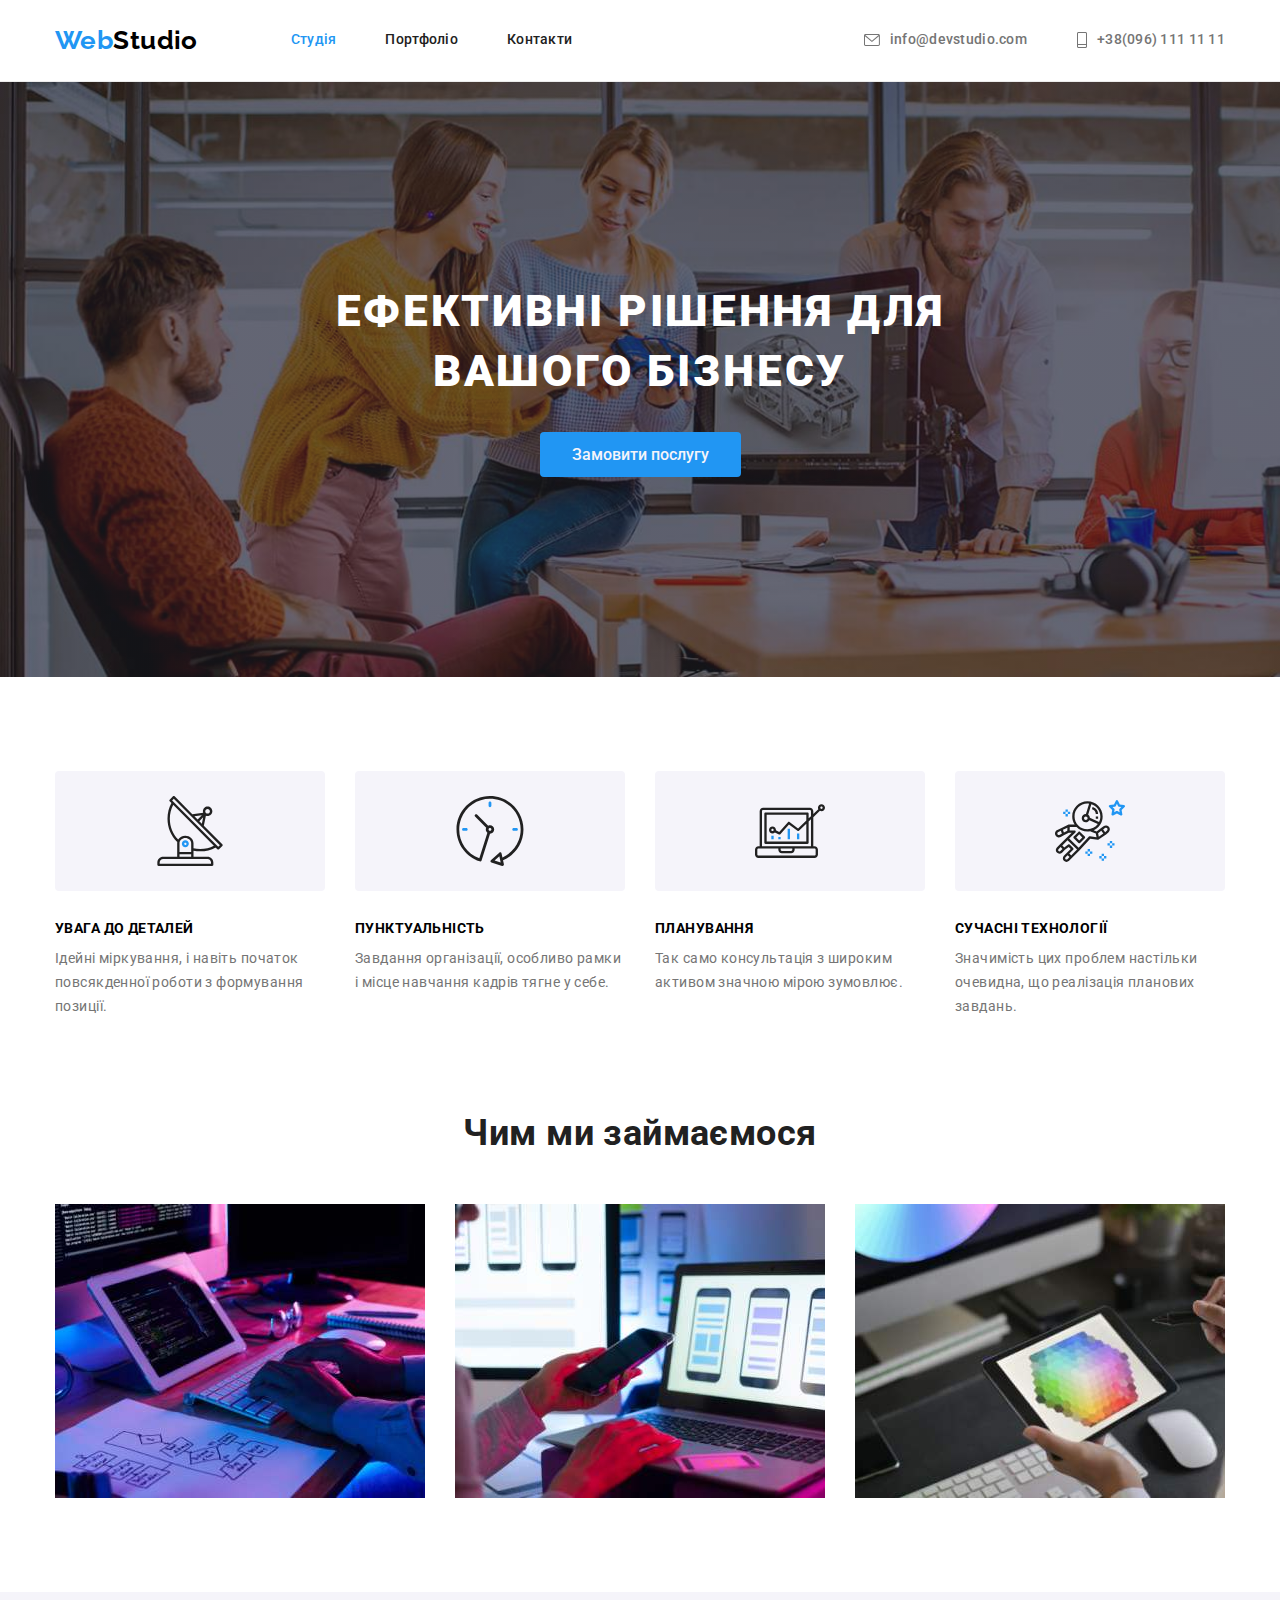
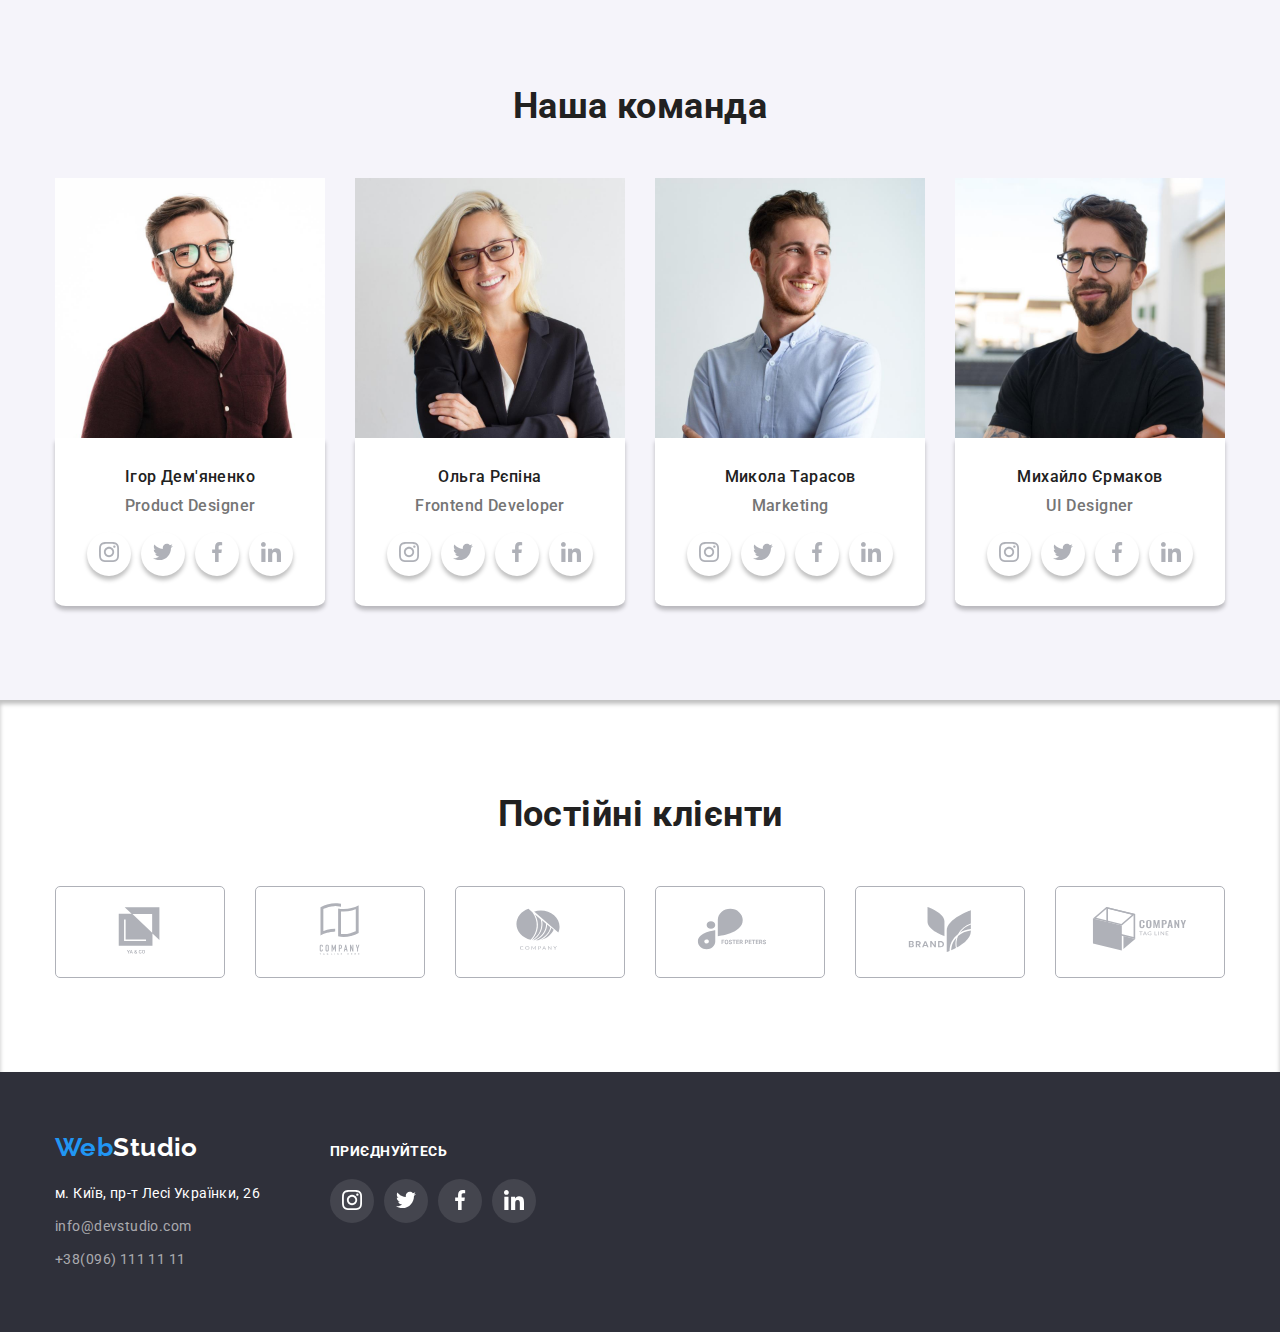
==== index.html @ 6b9dde9d "icons" ====
<!DOCTYPE html>
<html lang="uk">
  <head>
    <meta charset="UTF-8" />
    <meta http-equiv="X-UA-Compatible" content="IE=edge" />
    <meta name="viewport" content="width=device-width, initial-scale=1.0" />
    <title>Document</title>
    <link rel="preconnect" href="https://fonts.googleapis.com" />
    <link rel="preconnect" href="https://fonts.gstatic.com" crossorigin />
    <link
      href="https://fonts.googleapis.com/css2?family=Raleway:wght@700&family=Roboto:ital,wght@0,400;0,500;0,700;0,900;1,400&display=swap"
      rel="stylesheet"
    />
    <link
      rel="stylesheet"
      href="https://cdnjs.cloudflare.com/ajax/libs/modern-normalize/1.1.0/modern-normalize.min.css"
    />
    <link rel="stylesheet" href="./css/styles.css" />
  </head>

  <body>
    <header class="page-header">
         <div class="container main-nav">
        <a href="" class="logo"><span class="accent">Web</span>Studio</a>
        <nav>
          <ul class="site-nav list">
            <li class="site-item"><a href="#" class="link current">Студія</a></li>
            <li class="site-item"><a href="./portfolio.html" class="link">Портфоліо</a></li>
            <li class="site-item"><a href="#" class="link">Контакти</a></li>
          </ul>
        </nav>
        <ul class="contact-nav list">
          <li class="contact-item">
            <a class="cont-link current" href="mailto:info@devstudio.com" aria-label="mail">
              <svg class="header-icon" width="16" height="12">
                <use href="./images/images.svg#icon-envelope"></use>
              </svg>
              <span>info@devstudio.com </span> 
            </a>
          </li>
          <li class="contact-item">
            <a class="cont-link" href="tel:+380961111111">
              <svg class="header-icon" width="10" height="16">
                    <use class="header-icon" href="./images/images.svg#icon-Vector"></use>
                  </svg>
              
              <span>+38(096) 111 11 11</span>
          </a>
          </li>
        </ul>
      </div>
    </header>
    <main>
      <!-- Герой -->
      
        <section class="hero">
          <div class="container container-hero">
          <h1 class="hero-title">
            ЕФЕКТИВНІ РІШЕННЯ ДЛЯ <br />
            ВАШОГО БІЗНЕСУ
          </h1>
          <button type="button" class="button primary">Замовити послугу</button>
        </section>
      </div>
      <!-- Переваги -->
      <section class="section">
        <div class="container">
        <h2 class="section-title visually-hidden">Переваги</h2>
        <ul class="feature-list list">
          <li class="feature-item">
            <div class="feature-img" >
              <svg class="feature-icon" width="70" height="70">
                    <use href="./images/images.svg#icon-antenna"></use>
                  </svg>
            </div>
            <h3 class="title">УВАГА ДО ДЕТАЛЕЙ</h3>
            <p class="text">
              Ідейні міркування, і навіть початок повсякденної роботи з
              формування позиції.
            </p>
          </li>
          <li class="feature-item">
            <div class="feature-img" >
              <svg class="feature-icon" width="70" height="70">
                    <use href="./images/images.svg#icon-clock-1"></use>
                  </svg>
            </div>
            <h3 class="title">ПУНКТУАЛЬНІСТЬ</h3>
            <p class="text">
              Завдання організації, особливо рамки і місце навчання кадрів тягне
              у себе.
            </p>
          </li>
          <li class="feature-item">
            <div class="feature-img" >
              <svg class="feature-icon" width="70" height="70">
                    <use href="./images/images.svg#icon-diagram"></use>
                  </svg>
            </div>
            <h3 class="title">ПЛАНУВАННЯ</h3>
            <p class="text">
              Так само консультація з широким активом значною мірою зумовлює.
            </p>
          </li>
          <li class="feature-item">
            <div class="feature-img" >
              <svg class="feature-icon" width="70" height="70">
                    <use href="./images/images.svg#icon-astronaut"></use>
                  </svg>
            </div>
            <h3 class="title">СУЧАСНІ ТЕХНОЛОГІЇ</h3>
            <p class="text">
              Значимість цих проблем настільки очевидна, що реалізація планових
              завдань.
            </p>
          </li>
        </ul>
        </div>
        </section>

      <!-- Work -->
      <section class="section-work">
        <div class="container">
        <h2 class="section-title">Чим ми займаємося</h2>
        <ul class="work-list list">
          <li class="work-item">
            <img
              src="images/img1.jpg"
              alt="Набір тексту на клавіатурі"
              width="370"
              height="294"
            />
          </li>
          <li class="work-item">
            <img
              src="images/img2.jpg"
              alt="Набір тексту на телефоні"
              width="370"
              height="294"
            />
          </li>
          <li class="work-item">
            <img
              src="images/box3.jpg"
              alt="Набір тексту на планшеті"
              width="370"
              height="294"
            />
          </li>
        </ul>
        </div>
      </section>
      <section class="section section-team">
        <div class="container">
        <h2 class="section-title list">Наша команда</h2>
        <ul class="team-list list">
          <li class="team-item">
            <img class="img-team"
              src="images/team1.jpg"
              alt="Перший член команди"
              width="270"
              height="260"
            />
            <div class="team-section">
            <h3 class="team-title">Ігор Дем'яненко</h3>
            <p class="team-text">Product Designer</p>
            <ul class="team-icon">
              <li class="team-img">
                 <a class="icon-team" href="https://www.instagram.com/" aria-label="Instagram">
                  <svg class="icon-team" width="20" height="20">
                    <use href="./images/images.svg#icon-instagram2"></use>
                    </svg>
                </a>
              </li>
              <li class="team-img">
                <a class="icon-team" href="https://twitter.com/?lang=uk" aria-label="Twitter">
                  <svg class="icon-team" width="20" height="20">
                    <use href="./images/images.svg#icon-twitter1"></use>
                  </svg>
                </a>
              </li>
              <li class="team-img">
                <a class="icon-team" href="https://www.facebook.com/" aria-label="Twitter">
                  <svg class="icon-team" width="20" height="20">
                    <use href="./images/images.svg#icon-facebook1"></use>
                  </svg>
                </a>
              </li>
              <li class="team-img">
                <a class="icon-team" href="https://www.linkedin.com/" aria-label="Twitter">
                  <svg class="join-icon" width="20" height="20">
                    <use href="./images/images.svg#icon-linkedin1"></use>
                  </svg>
                </a>
              </li>
            </ul>
            </div>
          </li>
          <li class="team-item">
            <img class="img-team"
              src="images/team2.jpg"
              alt="Другий член команди"
              width="270"
              height="260"
            />
            <div class="team-section">
            <h3 class="team-title">Ольга Рєпіна</h3>
            <p class="team-text">Frontend Developer</p>
            <ul class="team-icon">
              <li class="team-img">
                 <a class="icon-team" href="https://www.instagram.com/" aria-label="Instagram">
                  <svg class="icon-team" width="20" height="20">
                    <use href="./images/images.svg#icon-instagram2"></use>
                    </svg>
                </a>
              </li>
              <li class="team-img">
                <a class="icon-team" href="https://twitter.com/?lang=uk" aria-label="Twitter">
                  <svg class="icon-team" width="20" height="20">
                    <use href="./images/images.svg#icon-twitter1"></use>
                  </svg>
                </a>
              </li>
              <li class="team-img">
                <a class="icon-team" href="https://www.facebook.com/" aria-label="Twitter">
                  <svg class="icon-team" width="20" height="20">
                    <use href="./images/images.svg#icon-facebook1"></use>
                  </svg>
                </a>
              </li>
              <li class="team-img">
                <a class="icon-team" href="https://www.linkedin.com/" aria-label="Twitter">
                  <svg class="join-icon" width="20" height="20">
                    <use href="./images/images.svg#icon-linkedin1"></use>
                  </svg>
                </a>
              </li>
            </ul>
            </div>
          </li>
          <li class="team-item">
            <img class="img-team"
              src="images/team3.jpg"
              alt="Третій член команди"
              width="270"
              height="260"
            />
            <div class="team-section">
             <h3 class="team-title">Микола Тарасов</h3>
            <p class="team-text">Marketing</p>
            <ul class="team-icon">
              <li class="team-img">
                 <a class="icon-team" href="https://www.instagram.com/" aria-label="Instagram">
                  <svg class="icon-team" width="20" height="20">
                    <use href="./images/images.svg#icon-instagram2"></use>
                    </svg>
                </a>
              </li>
              <li class="team-img">
                <a class="icon-team" href="https://twitter.com/?lang=uk" aria-label="Twitter">
                  <svg class="icon-team" width="20" height="20">
                    <use href="./images/images.svg#icon-twitter1"></use>
                  </svg>
                </a>
              </li>
              <li class="team-img">
                <a class="icon-team" href="https://www.facebook.com/" aria-label="Twitter">
                  <svg class="icon-team" width="20" height="20">
                    <use href="./images/images.svg#icon-facebook1"></use>
                  </svg>
                </a>
              </li>
              <li class="team-img">
                <a class="icon-team" href="https://www.linkedin.com/" aria-label="Twitter">
                  <svg class="join-icon" width="20" height="20">
                    <use href="./images/images.svg#icon-linkedin1"></use>
                  </svg>
                </a>
              </li>
            </ul>
            </div>
          </li>
          <li class="team-item">
            <img class="img-team"
              src="images/team4.jpg"
              alt="Четвертий член команди"
              width="270"
              height="260"
            />
            <div class="team-section">
              <h3 class="team-title">Михайло Єрмаков</h3>
            <p class="team-text">UI Designer</p>
            <ul class="team-icon">
              <li class="team-img">
                 <a class="icon-team" href="https://www.instagram.com/" aria-label="Instagram">
                  <svg class="icon-team" width="20" height="20">
                    <use href="./images/images.svg#icon-instagram2"></use>
                    </svg>
                </a>
              </li>
              <li class="team-img">
                <a class="icon-team" href="https://twitter.com/?lang=uk" aria-label="Twitter">
                  <svg class="icon-team" width="20" height="20">
                    <use href="./images/images.svg#icon-twitter1"></use>
                  </svg>
                </a>
              </li>
              <li class="team-img">
                <a class="icon-team" href="https://www.facebook.com/" aria-label="Twitter">
                  <svg class="icon-team" width="20" height="20">
                    <use href="./images/images.svg#icon-facebook1"></use>
                  </svg>
                </a>
              </li>
              <li class="team-img">
                <a class="icon-team" href="https://www.linkedin.com/" aria-label="Twitter">
                  <svg class="join-icon" width="20" height="20">
                    <use href="./images/images.svg#icon-linkedin1"></use>
                  </svg>
                </a>
              </li>
            </ul>
            </div>
          </li>
        </ul>
        </div>
      </section>
      <section class="section section-client">
        <div class="container">
          <h2 class="section-title">Постійні клієнти</h2>
          <ul class="client-list">
            <li class="client-item">
              <div>
                <svg class="join-icon" width="106" height="60">
                    <use href="./images/images.svg#icon-Logo"></use>
                  </svg>
              </div>
            </li>
            <li class="client-item">
              <div>
                <svg class="join-icon" width="106" height="60">
                    <use href="./images/images.svg#icon-Logo1"></use>
                  </svg>
              </div>
            </li>
            <li class="client-item">
              <div>
                <svg class="join-icon" width="106" height="60">
                    <use href="./images/images.svg#icon-Logo3"></use>
                  </svg>
              </div>
            </li>
            <li class="client-item"> 
              <div>
                <svg class="join-icon" width="106" height="60">
                    <use href="./images/images.svg#icon-Logo4"></use>
                  </svg>
              </div>
            </li>
            <li class="client-item">
              <div>
                <svg class="join-icon" width="106" height="60">
                    <use href="./images/images.svg#icon-Logo5"></use>
                  </svg>
              </div>
            </li>
            <li class="client-item">
              <div>
                <svg class="join-icon" width="106" height="60">
                    <use href="./images/images.svg#icon-Logo6"></use>
                  </svg>
              </div>
            </li>
          </ul>
        </div>

      </section>
    </main>

   <footer class="footer">
      <div class="container container-footer">
        <div class="footer-position">
          <a href="" class="logo-footer"
        ><span class="accent-footer">Web</span>Studio</a>
      <address>
        <ul class="address list">
          <li class="address-item">
            <a
              href="https://goo.gl/maps/UXHaqJRbuejxWk5PA"
              target="_blank"
              rel="noopener noreferrer"
              class="address-map"
              >м. Київ, пр-т Лесі Українки, 26
            </a>
          </li>
          <li class="address-item">
            <a href="mailto:info@devstudio.com" class="address-cont"
              >info@devstudio.com</a
            >
          </li>
          <li class="6">
            <a href="tel:+380961111111" class="address-cont"
              >+38(096) 111 11 11</a
            >
          </li>
          </div>
              <div class="join">
              <h2 class="join-title">ПРИЄДНУЙТЕСЬ</h2>
             <ul class="join-list">
              <li class="join-box"> 
                <a class="join-icon" href="https://www.instagram.com/" aria-label="Instagram">
                  <svg class="join-item" width="20" height="20">
                    <use href="./images/images.svg#icon-instagram2"></use>
                    </svg>
                </a>
              </li>
              <li class="join-box">
                <a href="https://twitter.com/?lang=uk" aria-label="Twitter">
                  <svg class="join-icon" width="20" height="20">
                    <use href="./images/images.svg#icon-twitter1"></use>
                  </svg>
                </a>
              </li>
              <li class="join-box">
                <a href="https://www.facebook.com/" aria-label="Twitter">
                  <svg class="join-icon" width="20" height="20">
                    <use href="./images/images.svg#icon-facebook1"></use>
                  </svg>
                </a>
              </li>
              <li class="join-box">
                <a href="https://www.linkedin.com/" aria-label="Twitter">
                  <svg class="join-icon" width="20" height="20">
                    <use href="./images/images.svg#icon-linkedin1"></use>
                  </svg>
                </a>
              </li>
             </ul>
          </div>
        </ul>
        </div>
      </address>
    </footer>
  </body>
</html>
  </body>
</html>
---- css/styles.css ----
:root {
  --primary-text-color: #ffffff;
  --title-text-color: #212121;
  --accent-color: #2196f3;
  --black-color: #000000;
  --secondary-text-color: #757575;
  --grey-color: rgba(255, 255, 255, 0.6);
  --background-color: #f5f4fa;
  --footer-color: #2f303a;
  --border-color: #ececec;
  --second-border-color: #eeeeee;
  --background-second-color: rgba(255, 255, 255, 0.1);
  --sec-border-color: #afb1b8;
  --hero-background-color: rgba(47, 48, 58, 0.4);
}

/* Колір основного тексту #212121 */
/* Вторинний колір #757575*/
/* Чорний #000000 */
/* Акцент 1 #2196F3 */
/* Білий #FFFFFF */
/* Колір фону #FFFFFF */
/* Вторинний колір фону #F5F5F5 */
/* Третій колір фону #F5F4FA */
/* Сірий колір rgba(255, 255, 255, 0.6) */

body {
  color: #212121;
  background-color: var(--primary-text-color);
  font-family: Roboto, sans-serif;
  font-size: 14px;
  letter-spacing: 0.03em;
}
/* Обнулення */
ul {
  list-style: none;
  padding: 0px;
  margin: 0px;
}

a {
  text-decoration: none;
  color: inherit;
}

h1,
h2,
h3,
h4 {
  margin: 0px;
}

p {
  margin: 0px;
}

address {
  font-style: normal;
}

button {
  font-family: inherit;
  padding: 0px;
  margin: 0px;
  border: none;
}

img {
  display: block;
  max-width: 100%;
  height: auto;
}

.visually-hidden {
  position: absolute;
  white-space: nowrap;
  width: 1px;
  height: 1px;
  overflow: hidden;
  border: 0;
  padding: 0;
  clip: rect(0 0 0 0);
  clip-path: inset(50%);
  margin: -1px;
}
/* Header */
.page-header {
  border-bottom: 1px solid var(--border-color);
}

.main-nav {
  display: flex;
  align-items: center;
}

/* Logo */
.logo {
  padding-top: 25px;
  padding-bottom: 25px;
  margin-right: 93px;
  font-family: Raleway;
  color: var(--black-color);
  font-family: Raleway;
  font-size: 26px;
  font-weight: 700;
  line-height: 1.19;
  text-decoration: none;
}
.logo .accent {
  font-family: Raleway;
  color: var(--accent-color);
  font-family: Raleway;
  font-size: 26px;
  font-weight: 700;
  line-height: 1.19;
}
.logo:hover {
  color: var(--accent-color);
}

.container {
  max-width: 1200px;
  padding: 0 15px;
  margin-left: auto;
  margin-right: auto;
}

.section {
  padding-top: 94px;
  padding-bottom: 94px;
}

.section-work {
  padding-bottom: 94px;
}

/* Site,contact-nav */
.site-nav {
  display: flex;
}

.site-nav .site-item:not(:last-child) {
  margin-right: 49px;
}

.site-nav .link {
  display: block;
  padding-top: 32px;
  padding-bottom: 32px;

  color: var(--title-text-color);
  font-weight: 500;
  line-height: 1.14;
  letter-spacing: 0.02em;
  text-decoration: none;
}

.site-nav .link.current {
  color: var(--accent-color);
  text-decoration: none;
}

.site-nav .link:hover,
.site-nav .link:focus {
  color: var(--accent-color);
}

.contact-nav {
  display: flex;
  margin-left: auto;
  align-items: center;
}

.contact-nav .contact-item:not(:last-child) {
  margin-right: 50px;
}

.contact-nav .cont-link {
  display: flex;
  padding-top: 32px;
  padding-bottom: 32px;

  color: var(--secondary-text-color);
  font-weight: 500;
  line-height: 1.14;
  letter-spacing: 0.02em;
  text-decoration: none;
}

.header-icon {
  fill: currentColor;
  margin-right: 10px;
  margin-top: auto;
  margin-bottom: auto;
}
.contact-nav .cont-link:hover,
.contact-nav .cont-link:focus {
  color: var(--accent-color);
}

/* Hero */

.hero {
  padding-top: 200px;
  padding-bottom: 200px;
  text-align: center;
  background-image: -webkit-linear-gradient(
      rgba(47, 48, 58, 0.4),
      rgba(47, 48, 58, 0.4)
    ),
    url("..//images/hero.jpg");
  background-repeat: no-repeat;
  background-size: cover;
}

.hero-title {
  color: var(--primary-text-color);
  font-weight: 900;
  font-size: 44px;
  line-height: 1.36;
  letter-spacing: 0.06em;
  margin-bottom: 30px;
}

.section-title {
  color: var(--title-text-color);
  font-weight: 700;
  font-size: 36px;
  line-height: 1.16;
  text-align: center;
  margin-bottom: 50px;
}

/* Features */

.feature-list {
  display: flex;
  flex-wrap: wrap;
  gap: 30px;
}
.feature-item {
  flex-basis: calc((100% - 90px) / 4);
}

.feature-item:nth-child(4) {
  margin-right: 0px;
}

.feature-list .title {
  color: var(--black-color);
  font-size: 14px;
  font-weight: 700;
  line-height: 1.14;
  margin-bottom: 10px;
}
.text {
  color: var(--secondary-text-color);
  font-weight: 400;
  font-size: 14px;
  line-height: 1.7;
}

.feature-img {
  display: flex;
  justify-content: center;
  align-items: center;
  width: 270px;
  height: 120px;
  border-radius: 50%;
  background-color: var(--background-color);
  border-radius: 4px;
  margin-bottom: 30px;
}
/* Work */

.work-list {
  display: flex;
  flex-wrap: wrap;
  gap: 30px;
}

.work-item {
  flex-basis: calc((100% - 60px) / 3);
}

/* .work-item:nth-child(3) {
  margin-right: 0;
} */

/* Our team */

.section-team {
  background-color: var(--background-color);
}

.team-list {
  display: flex;
  flex-wrap: wrap;
  gap: 30px;
}

.team-item {
  flex-basis: calc((100% - 90px) / 4);
  background-color: 0px 4px 4px hex;
}

/* .team-item:nth-child(4) {
  margin-right: 0;
} */

.team-section {
  padding-top: 30px;
  padding-bottom: 30px;
  background-color: #ffffff;
  border-bottom-left-radius: 4%;
  border-bottom-right-radius: 4%;
  box-shadow: 0px 4px 4px rgba(0, 0, 0, 0.25);
}

.team-title {
  color: var(--title-text-color);
  font-weight: 500;
  font-size: 16px;
  line-height: 1.18;
  text-align: center;
  margin-bottom: 10px;
}

.team-text {
  color: var(--secondary-text-color);
  font-weight: 500;
  font-size: 16px;
  line-height: 1.18;
  text-align: center;
  margin-bottom: 16px;
}

/* Button */

.button {
  color: var(--title-text-color);
  background-color: var(--background-color);
  cursor: pointer;
  font-weight: 500;
  font-size: 16px;
  line-height: 1.6;
  text-align: center;
  border-radius: 4px;
  padding-top: 6px;
  padding-bottom: 6px;
  padding-right: 22px;
  padding-left: 22px;
}

.button-type {
  display: flex;
  justify-content: center;
  margin-bottom: 50px;
}

.btn-item {
  margin-right: 8px;
}

.btn-item:nth-child(5) {
  margin-right: 0;
}

.button-type .button.current {
  color: var(--primary-text-color);
  background-color: var(--accent-color);
}

.button-type .button:hover,
.button-type .button:focus {
  color: var(--background-color);
  background-color: var(--accent-color);
}

.button.primary {
  color: var(--background-color);
  background-color: var(--accent-color);
  padding: 10px 32px;
  border-radius: 4px;
}

/* Portfolio */
.portfolio-list {
  display: flex;
  flex-wrap: wrap;
}

.portfolio-item {
  width: 370px;
  margin-right: 30px;
  margin-bottom: 30px;
}

.portfolio-item:hover {
  box-shadow: 0px 4px 4px rgba(0, 0, 0, 0.25);
}

.potr-border {
  padding-top: 20px;
  padding-right: 24px;
  padding-bottom: 20px;
  padding-left: 24px;
  border: 1px solid var(--second-border-color);
}

.portfolio-item:nth-child(3n) {
  margin-right: 0;
}

.portfolio-item:nth-last-child(-n + 3) {
  margin-bottom: 0;
}

.title-port {
  color: var(--title-text-color);
  font-weight: 700;
  font-size: 18px;
  line-height: 2;
  letter-spacing: 0.06em;
  margin-bottom: 4px;
}

.text-port {
  color: var(--secondary-text-color);
  font-weight: 400;
  font-size: 16px;
  line-height: 1.8;
  letter-spacing: 0.03em;
}

/* linki */
.team-icon {
  display: flex;
  flex-wrap: wrap;
  align-items: baseline;
  gap: 10px;
  margin-right: 32px;
  margin-left: 32px;
}

.team-img {
  flex-basis: calc((100% - 30px) / 4);
}
.team-img {
  display: flex;
  justify-content: center;
  align-items: center;
  width: 44px;
  height: 44px;
  color: var(--sec-border-color);
  border-radius: 50%;
  box-shadow: 0px 4px 4px rgba(0, 0, 0, 0.25);
}

.icon-team {
  fill: currentColor;
}
.team-img:hover,
.team-img:focus {
  color: var(--primary-text-color);
  background-color: #2196f3;
  border-radius: 50%;
}
/* Clients */
.section.section-client {
  box-shadow: inset 0px 4px 4px rgba(0, 0, 0, 0.25);
}
.client-list {
  display: flex;
  flex-wrap: wrap;
  gap: 30px;
}

.client-item {
  flex-basis: calc((100% - 150px) / 6);
}

.client-item {
  display: flex;
  justify-content: center;
  align-items: center;
  width: 170px;
  height: 92px;
  border: 1px solid var(--sec-border-color);
  border-radius: 5px;
  color: var(--sec-border-color);
}
.client-item:hover {
  color: var(--accent-color);
  border: 1px solid var(--accent-color);
}

/* Footer */

.footer {
  background-color: var(--footer-color);
  padding-top: 60px;
  padding-bottom: 60px;
}
.address-item {
  margin-bottom: 9px;
}

.logo-footer {
  display: block;
  color: var(--primary-text-color);
  font-family: Raleway;
  font-size: 26px;
  font-weight: 700;
  line-height: 1.19;
  text-decoration: none;
  margin-bottom: 20px;
}

.accent-footer {
  font-family: Raleway;
  color: var(--accent-color);
  font-family: Raleway;
  font-size: 26px;
  font-weight: 700;
  line-height: 1.19;
}
.address-map {
  font-family: Roboto;
  color: var(--primary-text-color);
  font-style: normal;
  font-weight: 400;
  font-size: 14px;
  line-height: 1.7;
  text-decoration: none;
}

.address-map:hover,
.address-map:focus {
  color: var(--accent-color);
}
.address-cont {
  color: #ffffff99;
  font-style: normal;
  font-weight: 400;
  font-size: 14px;
  line-height: 1.7;
  text-decoration: none;
}

.address-cont:hover,
.address-cont:focus {
  color: var(--accent-color);
}
.container-footer {
  display: flex;
  align-items: baseline;
}
.footer-position {
  margin-right: 70px;
}

.join-list {
  display: flex;
  flex-wrap: wrap;
  gap: 10px;
}

.join-title {
  color: var(--primary-text-color);
  font-family: "Roboto";
  font-style: normal;
  font-weight: 700;
  font-size: 14px;
  line-height: 1.14;
  letter-spacing: 0.03em;
  margin-bottom: 20px;
}

.join-box {
  display: flex;
  justify-content: center;
  align-items: center;
  width: 44px;
  height: 44px;
  border-radius: 50%;
  background-color: var(--background-second-color);
  color: var(--primary-text-color);
}
.join-icon {
  fill: currentColor;
}
.join-box:hover,
.join-box:focus {
  color: var(--primary-text-color);
  background-color: var(--accent-color);
}
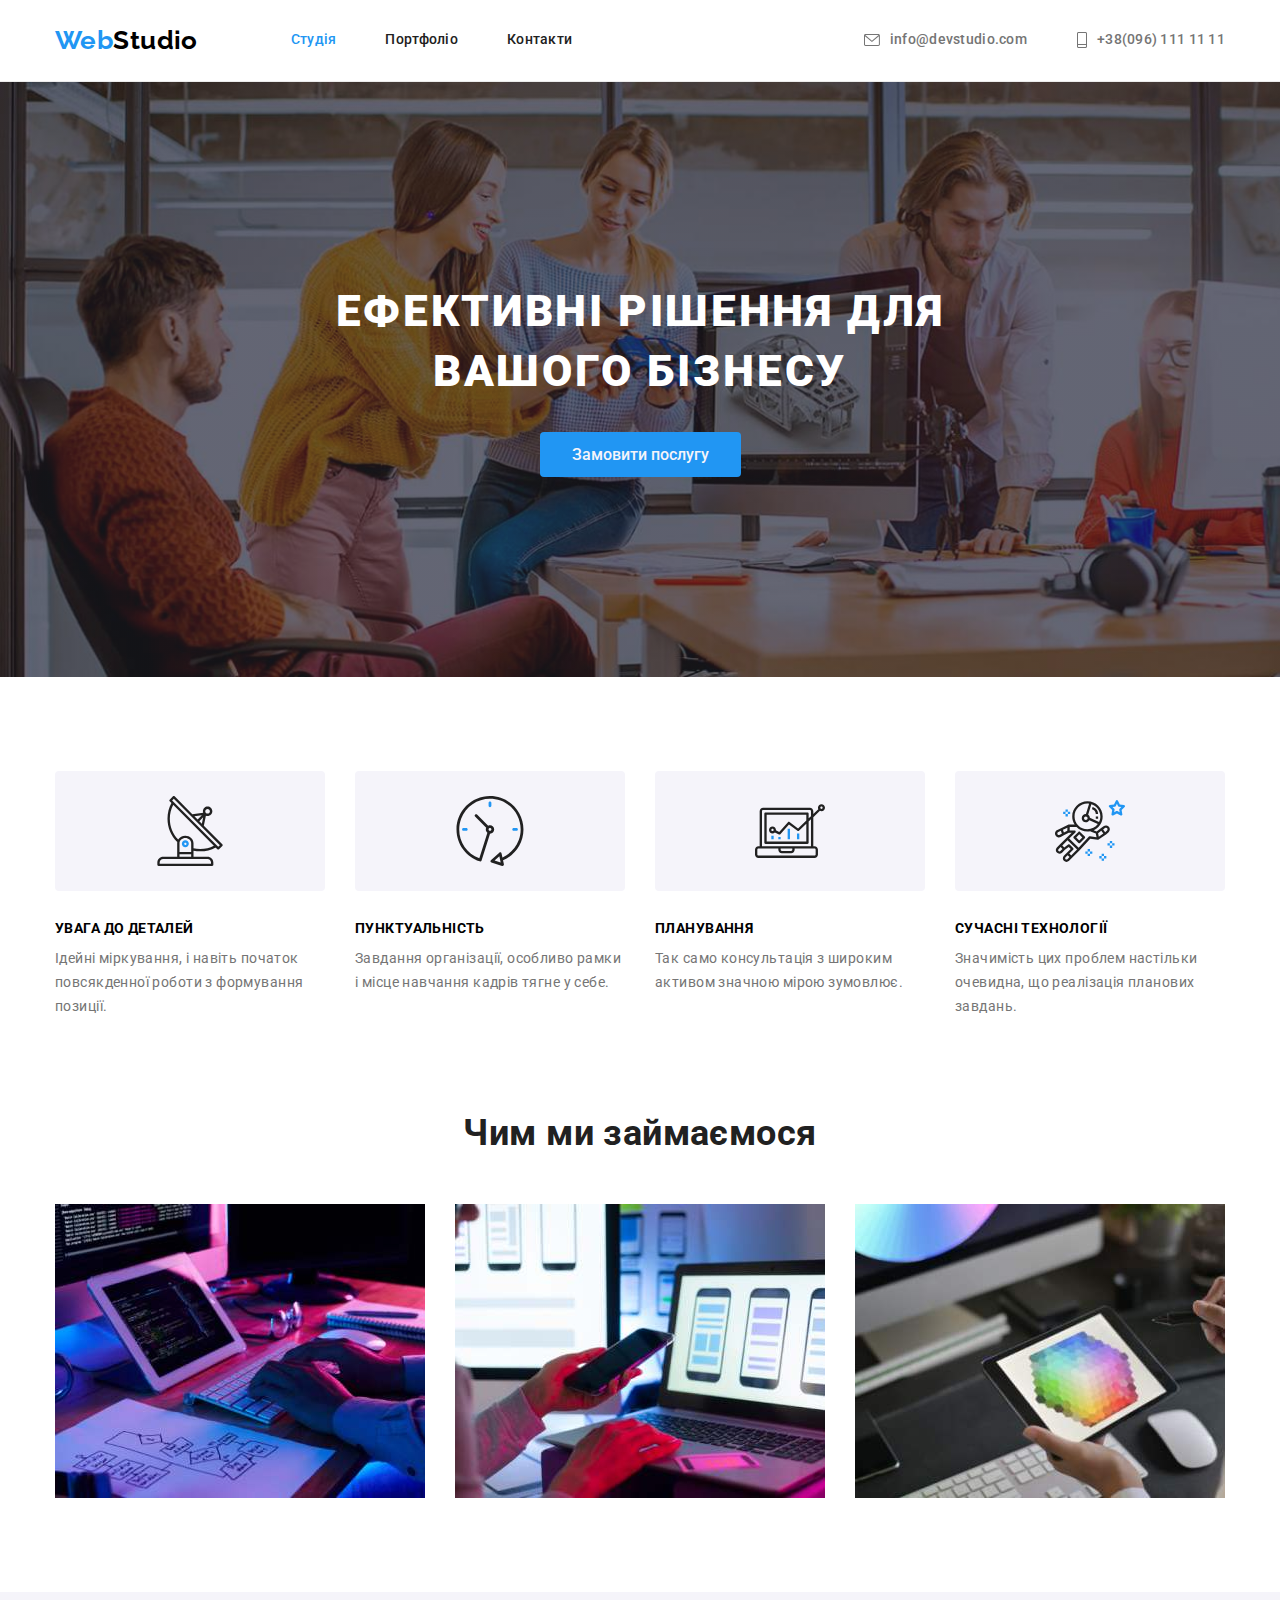
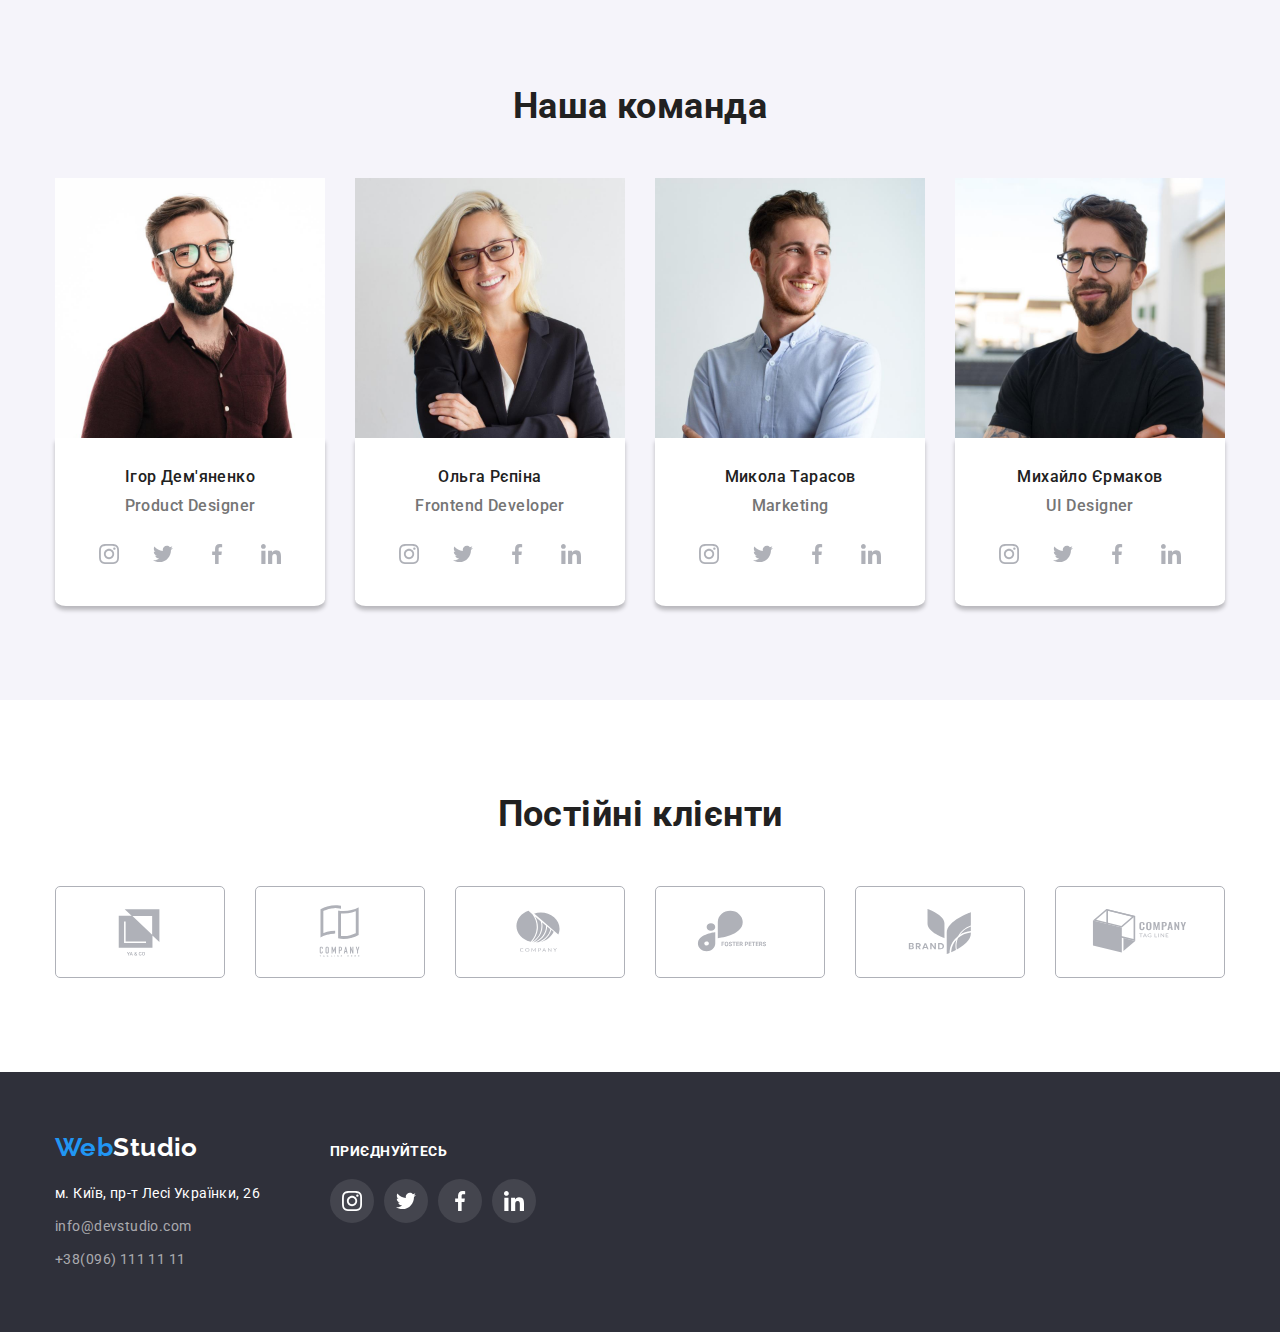
==== commit 6936cac0: "svg2" ====
--- a/index.html
+++ b/index.html
@@ -166,29 +166,29 @@
             <p class="team-text">Product Designer</p>
             <ul class="team-icon">
               <li class="team-img">
-                 <a class="icon-team" href="https://www.instagram.com/" aria-label="Instagram">
+                 <a class="icon-svg" href="https://www.instagram.com/" aria-label="Instagram">
                   <svg class="icon-team" width="20" height="20">
                     <use href="./images/images.svg#icon-instagram2"></use>
                     </svg>
                 </a>
               </li>
               <li class="team-img">
-                <a class="icon-team" href="https://twitter.com/?lang=uk" aria-label="Twitter">
+                <a class="icon-svg" href="https://twitter.com/?lang=uk" aria-label="Twitter">
                   <svg class="icon-team" width="20" height="20">
                     <use href="./images/images.svg#icon-twitter1"></use>
                   </svg>
                 </a>
               </li>
               <li class="team-img">
-                <a class="icon-team" href="https://www.facebook.com/" aria-label="Twitter">
+                <a class="icon-svg" href="https://www.facebook.com/" aria-label="Twitter">
                   <svg class="icon-team" width="20" height="20">
                     <use href="./images/images.svg#icon-facebook1"></use>
                   </svg>
                 </a>
               </li>
               <li class="team-img">
-                <a class="icon-team" href="https://www.linkedin.com/" aria-label="Twitter">
-                  <svg class="join-icon" width="20" height="20">
+                <a class="icon-svg" href="https://www.linkedin.com/" aria-label="Twitter">
+                  <svg class="icon-team" width="20" height="20">
                     <use href="./images/images.svg#icon-linkedin1"></use>
                   </svg>
                 </a>
@@ -208,29 +208,29 @@
             <p class="team-text">Frontend Developer</p>
             <ul class="team-icon">
               <li class="team-img">
-                 <a class="icon-team" href="https://www.instagram.com/" aria-label="Instagram">
+                 <a class="icon-svg" href="https://www.instagram.com/" aria-label="Instagram">
                   <svg class="icon-team" width="20" height="20">
                     <use href="./images/images.svg#icon-instagram2"></use>
                     </svg>
                 </a>
               </li>
               <li class="team-img">
-                <a class="icon-team" href="https://twitter.com/?lang=uk" aria-label="Twitter">
+                <a class="icon-svg" href="https://twitter.com/?lang=uk" aria-label="Twitter">
                   <svg class="icon-team" width="20" height="20">
                     <use href="./images/images.svg#icon-twitter1"></use>
                   </svg>
                 </a>
               </li>
               <li class="team-img">
-                <a class="icon-team" href="https://www.facebook.com/" aria-label="Twitter">
+                <a class="icon-svg" href="https://www.facebook.com/" aria-label="Twitter">
                   <svg class="icon-team" width="20" height="20">
                     <use href="./images/images.svg#icon-facebook1"></use>
                   </svg>
                 </a>
               </li>
               <li class="team-img">
-                <a class="icon-team" href="https://www.linkedin.com/" aria-label="Twitter">
-                  <svg class="join-icon" width="20" height="20">
+                <a class="icon-svg" href="https://www.linkedin.com/" aria-label="Twitter">
+                  <svg class="icon-team" width="20" height="20">
                     <use href="./images/images.svg#icon-linkedin1"></use>
                   </svg>
                 </a>
@@ -250,29 +250,29 @@
             <p class="team-text">Marketing</p>
             <ul class="team-icon">
               <li class="team-img">
-                 <a class="icon-team" href="https://www.instagram.com/" aria-label="Instagram">
+                 <a class="icon-svg" href="https://www.instagram.com/" aria-label="Instagram">
                   <svg class="icon-team" width="20" height="20">
                     <use href="./images/images.svg#icon-instagram2"></use>
                     </svg>
                 </a>
               </li>
               <li class="team-img">
-                <a class="icon-team" href="https://twitter.com/?lang=uk" aria-label="Twitter">
+                <a class="icon-svg" href="https://twitter.com/?lang=uk" aria-label="Twitter">
                   <svg class="icon-team" width="20" height="20">
                     <use href="./images/images.svg#icon-twitter1"></use>
                   </svg>
                 </a>
               </li>
               <li class="team-img">
-                <a class="icon-team" href="https://www.facebook.com/" aria-label="Twitter">
+                <a class="icon-svg" href="https://www.facebook.com/" aria-label="Twitter">
                   <svg class="icon-team" width="20" height="20">
                     <use href="./images/images.svg#icon-facebook1"></use>
                   </svg>
                 </a>
               </li>
               <li class="team-img">
-                <a class="icon-team" href="https://www.linkedin.com/" aria-label="Twitter">
-                  <svg class="join-icon" width="20" height="20">
+                <a class="icon-svg" href="https://www.linkedin.com/" aria-label="Twitter">
+                  <svg class="icon-team" width="20" height="20">
                     <use href="./images/images.svg#icon-linkedin1"></use>
                   </svg>
                 </a>
@@ -292,28 +292,28 @@
             <p class="team-text">UI Designer</p>
             <ul class="team-icon">
               <li class="team-img">
-                 <a class="icon-team" href="https://www.instagram.com/" aria-label="Instagram">
+                 <a class="icon-svg" href="https://www.instagram.com/" aria-label="Instagram">
                   <svg class="icon-team" width="20" height="20">
                     <use href="./images/images.svg#icon-instagram2"></use>
                     </svg>
                 </a>
               </li>
               <li class="team-img">
-                <a class="icon-team" href="https://twitter.com/?lang=uk" aria-label="Twitter">
+                <a class="icon-svg" href="https://twitter.com/?lang=uk" aria-label="Twitter">
                   <svg class="icon-team" width="20" height="20">
                     <use href="./images/images.svg#icon-twitter1"></use>
                   </svg>
                 </a>
               </li>
               <li class="team-img">
-                <a class="icon-team" href="https://www.facebook.com/" aria-label="Twitter">
+                <a class="icon-svg" href="https://www.facebook.com/" aria-label="Twitter">
                   <svg class="icon-team" width="20" height="20">
                     <use href="./images/images.svg#icon-facebook1"></use>
                   </svg>
                 </a>
               </li>
               <li class="team-img">
-                <a class="icon-team" href="https://www.linkedin.com/" aria-label="Twitter">
+                <a class="icon-svg" href="https://www.linkedin.com/" aria-label="Twitter">
                   <svg class="join-icon" width="20" height="20">
                     <use href="./images/images.svg#icon-linkedin1"></use>
                   </svg>
@@ -330,46 +330,46 @@
           <h2 class="section-title">Постійні клієнти</h2>
           <ul class="client-list">
             <li class="client-item">
-              <div>
-                <svg class="join-icon" width="106" height="60">
+              <a class="client-svg" href="#" aria-label="Company">
+                <svg class="client-icon" width="106" height="60">
                     <use href="./images/images.svg#icon-Logo"></use>
                   </svg>
-              </div>
+              </a>
             </li>
             <li class="client-item">
-              <div>
-                <svg class="join-icon" width="106" height="60">
+              <a class="client-svg" href="#" aria-label="Secondcompany">
+                <svg class="client-icon" width="106" height="60">
                     <use href="./images/images.svg#icon-Logo1"></use>
                   </svg>
-              </div>
+              </a>
             </li>
             <li class="client-item">
-              <div>
-                <svg class="join-icon" width="106" height="60">
+              <a class="client-svg" href="#" aria-label="Thirdcompany">
+                <svg class="client-icon" width="106" height="60">
                     <use href="./images/images.svg#icon-Logo3"></use>
                   </svg>
-              </div>
+              </a>
             </li>
             <li class="client-item"> 
-              <div>
-                <svg class="join-icon" width="106" height="60">
+              <a class="client-svg" href="#" aria-label="Fourthcompany">
+                <svg class="client-icon" width="106" height="60">
                     <use href="./images/images.svg#icon-Logo4"></use>
                   </svg>
-              </div>
+              </a>
             </li>
             <li class="client-item">
-              <div>
-                <svg class="join-icon" width="106" height="60">
+              <a class="client-svg" href="#" aria-label="Fifthcompany">
+                <svg class="client-icon" width="106" height="60">
                     <use href="./images/images.svg#icon-Logo5"></use>
                   </svg>
-              </div>
+              </a>
             </li>
             <li class="client-item">
-              <div>
-                <svg class="join-icon" width="106" height="60">
+              <a class="client-svg" href="#" aria-label="Sixthcompany">
+                <svg class="client-icon" width="106" height="60">
                     <use href="./images/images.svg#icon-Logo6"></use>
                   </svg>
-              </div>
+              </a>
             </li>
           </ul>
         </div>
@@ -408,28 +408,28 @@
               <h2 class="join-title">ПРИЄДНУЙТЕСЬ</h2>
              <ul class="join-list">
               <li class="join-box"> 
-                <a class="join-icon" href="https://www.instagram.com/" aria-label="Instagram">
-                  <svg class="join-item" width="20" height="20">
+                <a class="join-svg" href="https://www.instagram.com/" aria-label="Instagram">
+                  <svg class="join-icon" width="20" height="20">
                     <use href="./images/images.svg#icon-instagram2"></use>
                     </svg>
                 </a>
               </li>
               <li class="join-box">
-                <a href="https://twitter.com/?lang=uk" aria-label="Twitter">
+                <a class="join-svg" href="https://twitter.com/?lang=uk" aria-label="Twitter">
                   <svg class="join-icon" width="20" height="20">
                     <use href="./images/images.svg#icon-twitter1"></use>
                   </svg>
                 </a>
               </li>
               <li class="join-box">
-                <a href="https://www.facebook.com/" aria-label="Twitter">
+                <a  class="join-svg" href="https://www.facebook.com/" aria-label="Twitter">
                   <svg class="join-icon" width="20" height="20">
                     <use href="./images/images.svg#icon-facebook1"></use>
                   </svg>
                 </a>
               </li>
               <li class="join-box">
-                <a href="https://www.linkedin.com/" aria-label="Twitter">
+                <a class="join-svg" href="https://www.linkedin.com/" aria-label="Twitter">
                   <svg class="join-icon" width="20" height="20">
                     <use href="./images/images.svg#icon-linkedin1"></use>
                   </svg>
--- a/css/styles.css
+++ b/css/styles.css
@@ -446,7 +446,7 @@
 .team-img {
   flex-basis: calc((100% - 30px) / 4);
 }
-.team-img {
+.icon-svg {
   display: flex;
   justify-content: center;
   align-items: center;
@@ -454,22 +454,19 @@
   height: 44px;
   color: var(--sec-border-color);
   border-radius: 50%;
-  box-shadow: 0px 4px 4px rgba(0, 0, 0, 0.25);
 }
 
 .icon-team {
   fill: currentColor;
 }
-.team-img:hover,
-.team-img:focus {
+.icon-svg:hover,
+.icon-svg:focus {
   color: var(--primary-text-color);
   background-color: #2196f3;
   border-radius: 50%;
 }
 /* Clients */
-.section.section-client {
-  box-shadow: inset 0px 4px 4px rgba(0, 0, 0, 0.25);
-}
+
 .client-list {
   display: flex;
   flex-wrap: wrap;
@@ -480,7 +477,7 @@
   flex-basis: calc((100% - 150px) / 6);
 }
 
-.client-item {
+.client-svg {
   display: flex;
   justify-content: center;
   align-items: center;
@@ -490,7 +487,13 @@
   border-radius: 5px;
   color: var(--sec-border-color);
 }
-.client-item:hover {
+
+.client-icon {
+  fill: currentColor;
+}
+
+.client-svg:hover,
+.client-svg:focus {
   color: var(--accent-color);
   border: 1px solid var(--accent-color);
 }
@@ -577,7 +580,7 @@
   margin-bottom: 20px;
 }
 
-.join-box {
+.join-svg {
   display: flex;
   justify-content: center;
   align-items: center;
@@ -590,8 +593,8 @@
 .join-icon {
   fill: currentColor;
 }
-.join-box:hover,
-.join-box:focus {
+.join-svg:hover,
+.join-svg:focus {
   color: var(--primary-text-color);
   background-color: var(--accent-color);
 }
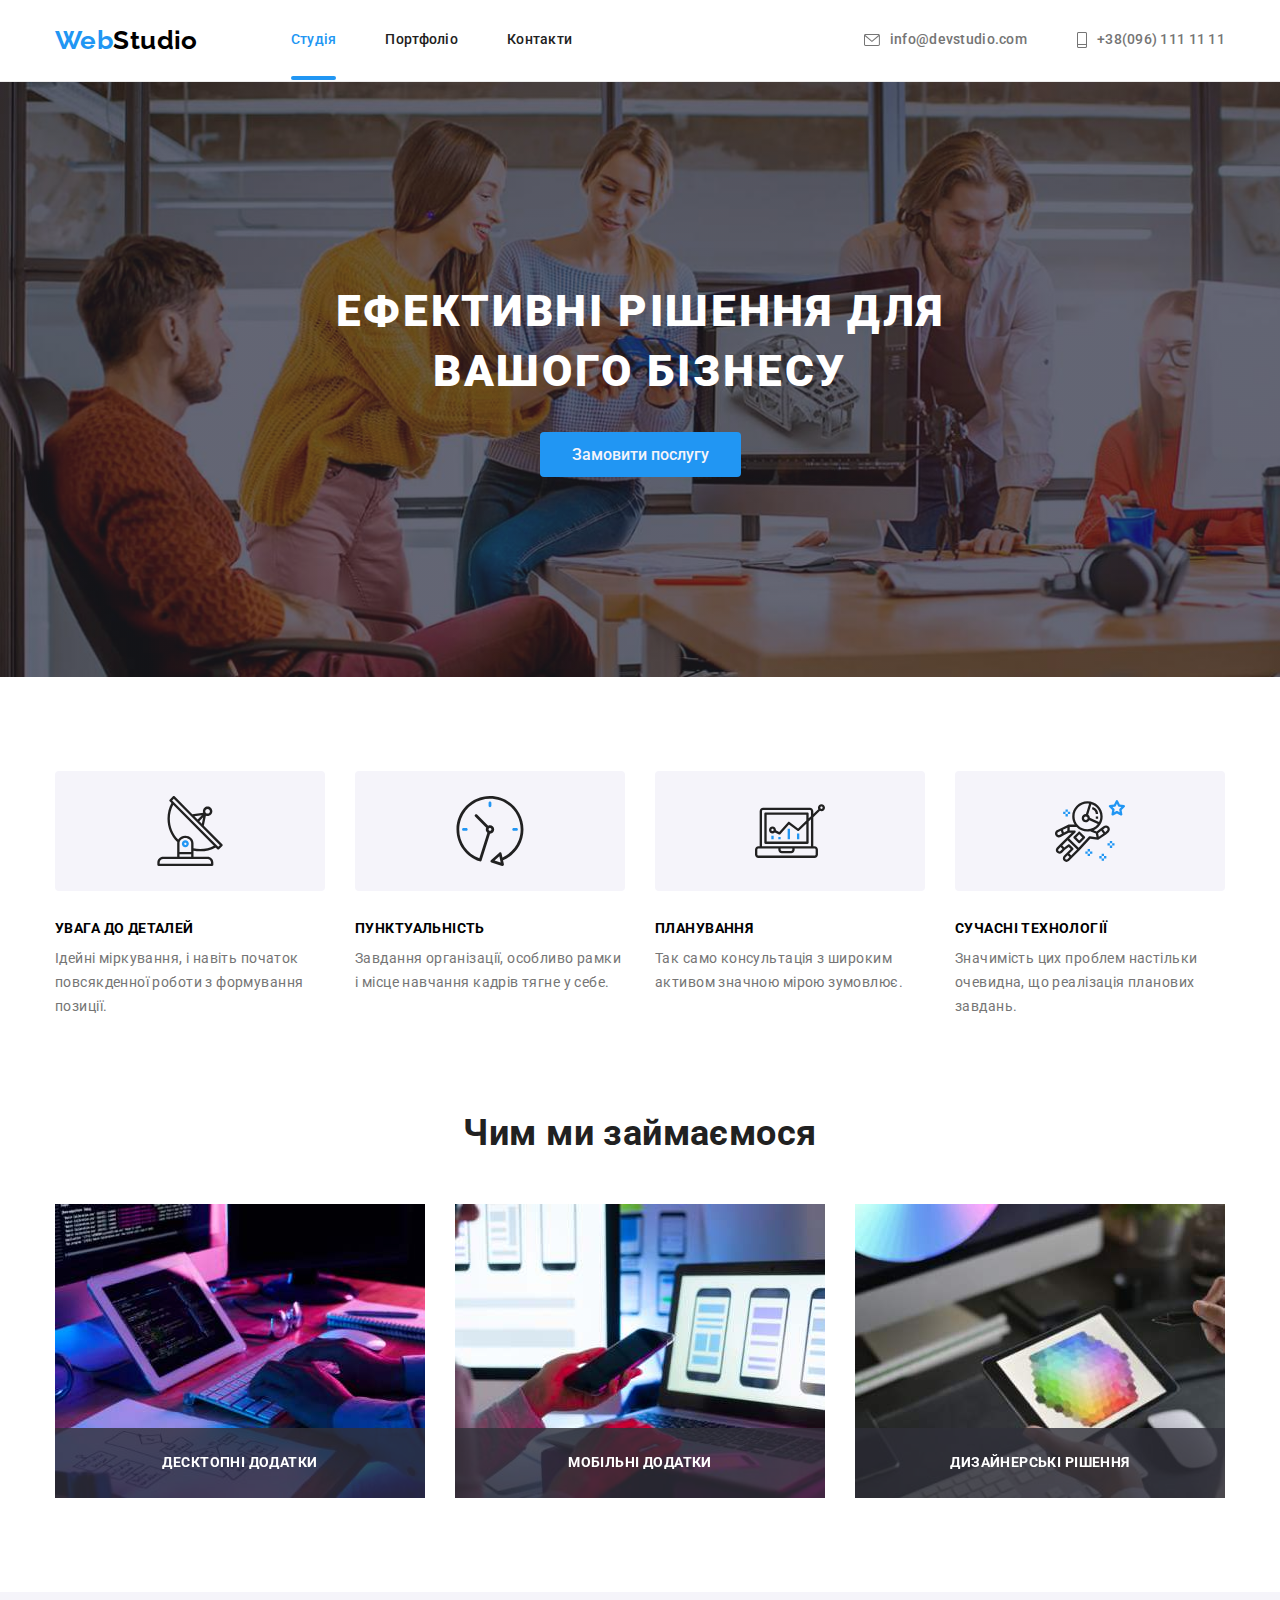
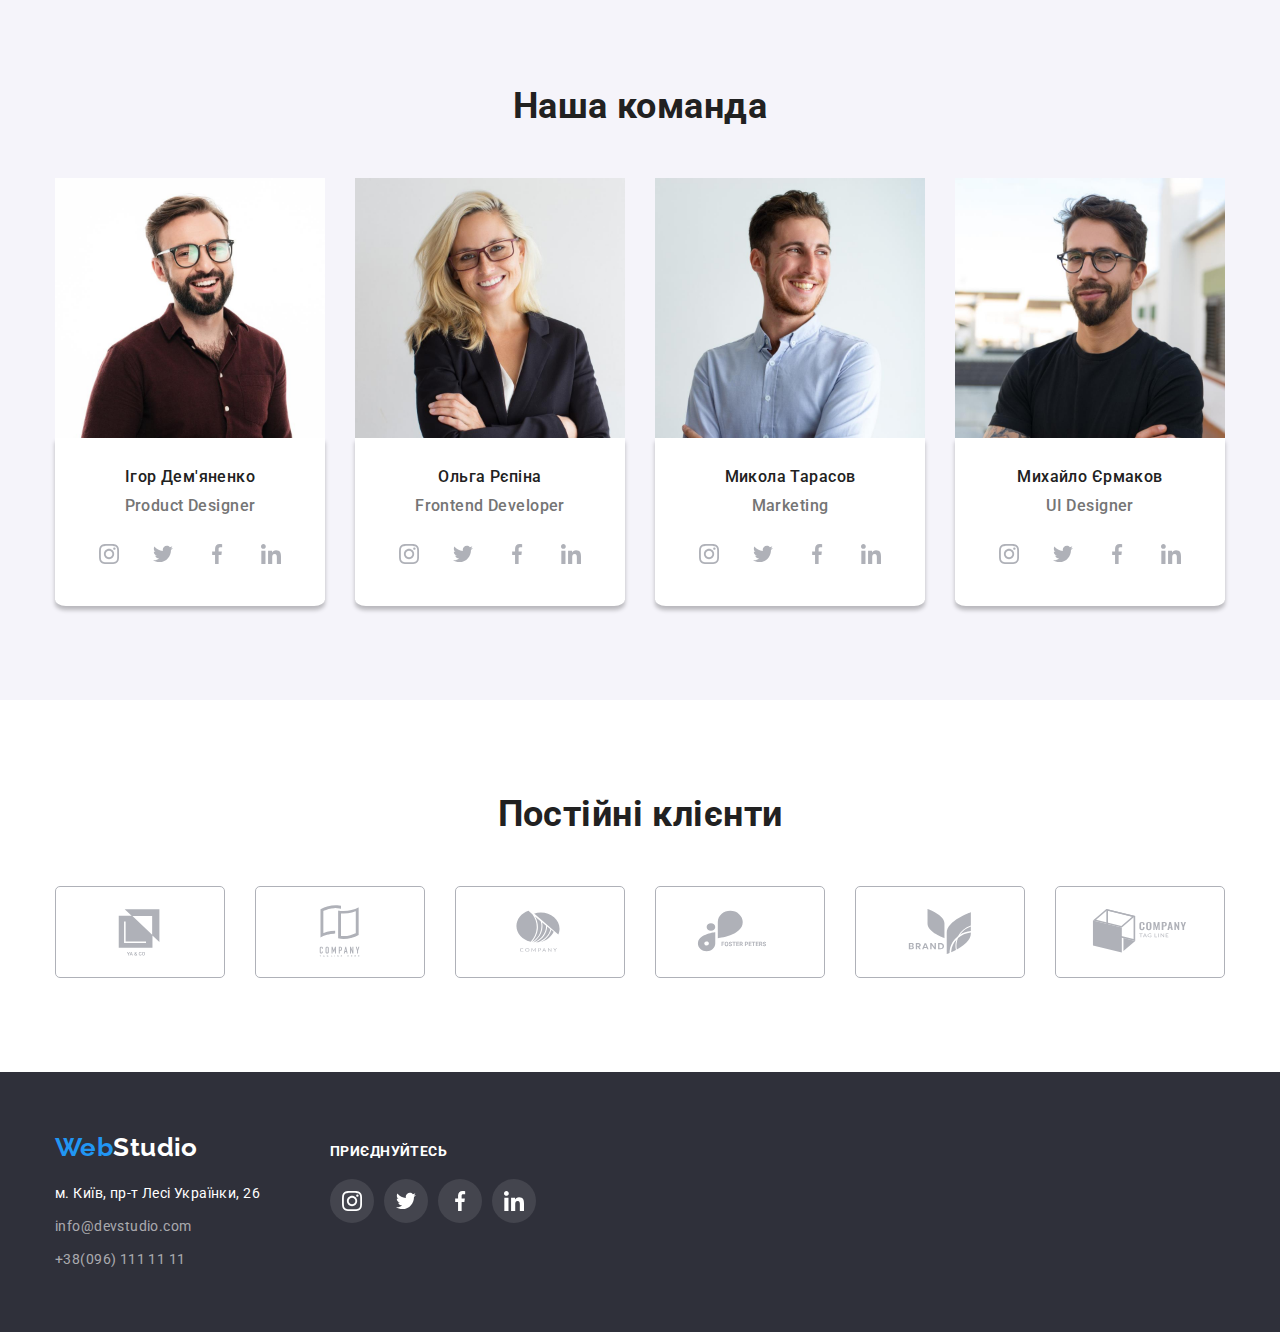
==== commit c9e9d12b: "modal" ====
--- a/index.html
+++ b/index.html
@@ -24,9 +24,9 @@
         <a href="" class="logo"><span class="accent">Web</span>Studio</a>
         <nav>
           <ul class="site-nav list">
-            <li class="site-item"><a href="#" class="link current">Студія</a></li>
-            <li class="site-item"><a href="./portfolio.html" class="link">Портфоліо</a></li>
-            <li class="site-item"><a href="#" class="link">Контакти</a></li>
+            <li class="site-item"><a class="link current" href="#" class=>Студія</a></li>
+            <li class="site-item"><a class="link" href="./portfolio.html">Портфоліо</a></li>
+            <li class="site-item"><a class="link" href="#" >Контакти</a></li>
           </ul>
         </nav>
         <ul class="contact-nav list">
@@ -59,7 +59,16 @@
             ЕФЕКТИВНІ РІШЕННЯ ДЛЯ <br />
             ВАШОГО БІЗНЕСУ
           </h1>
-          <button type="button" class="button primary">Замовити послугу</button>
+          <button data-modal-open type="button" class="button primary ">Замовити послугу</button>
+          <div class="backdrop is-hidden" data-modal>
+            <div class="modal">
+              <button data-modal-close class="end-btn" type="button">
+                <svg class="modal-svg" width="18" height="18">
+                    <use href="./images/images.svg#icon-close-black1"></use>
+                  </svg>
+              </button>
+            </div>
+          </div>
         </section>
       </div>
       <!-- Переваги -->
@@ -124,28 +133,37 @@
         <h2 class="section-title">Чим ми займаємося</h2>
         <ul class="work-list list">
           <li class="work-item">
-            <img
+            <div class="work-wrap">
+              <img
               src="images/img1.jpg"
               alt="Набір тексту на клавіатурі"
               width="370"
               height="294"
             />
+                <p class="wrap-text">Десктопні додатки</p>
+            </div>
           </li>
           <li class="work-item">
+            <div class="work-wrap">
             <img
               src="images/img2.jpg"
               alt="Набір тексту на телефоні"
               width="370"
               height="294"
             />
+            <p class="wrap-text">Мобільні додатки</p>
+            </div>
           </li>
           <li class="work-item">
+            <div class="work-wrap">
             <img
               src="images/box3.jpg"
               alt="Набір тексту на планшеті"
               width="370"
               height="294"
             />
+            <p class="wrap-text">Дизайнерські рішення</p>
+            </div>
           </li>
         </ul>
         </div>
@@ -443,6 +461,7 @@
     </footer>
   </body>
 </html>
+    <script src="./js/modal.js"></script>
   </body>
 </html>
 
--- a/css/styles.css
+++ b/css/styles.css
@@ -12,6 +12,7 @@
   --background-second-color: rgba(255, 255, 255, 0.1);
   --sec-border-color: #afb1b8;
   --hero-background-color: rgba(47, 48, 58, 0.4);
+  --background-opacity-color: rgba(33, 150, 243, 0.9);
 }
 
 /* Колір основного тексту #212121 */
@@ -105,6 +106,7 @@
   font-weight: 700;
   line-height: 1.19;
   text-decoration: none;
+  transition: color 250ms, cubic-bezier(0.4, 0, 0.2, 1);
 }
 .logo .accent {
   font-family: Raleway;
@@ -153,6 +155,21 @@
   line-height: 1.14;
   letter-spacing: 0.02em;
   text-decoration: none;
+  position: relative;
+  transition: color 250ms, cubic-bezier(0.4, 0, 0.2, 1);
+}
+
+.site-nav .link.current::after {
+  content: "";
+  display: block;
+  position: absolute;
+  width: 100%;
+  height: 4px;
+  border-radius: 4px;
+  background-color: var(--accent-color);
+  bottom: 0px;
+  left: 0px;
+  
 }
 
 .site-nav .link.current {
@@ -185,6 +202,7 @@
   line-height: 1.14;
   letter-spacing: 0.02em;
   text-decoration: none;
+  transition: color 250ms, cubic-bezier(0.4, 0, 0.2, 1);
 }
 
 .header-icon {
@@ -231,6 +249,45 @@
   margin-bottom: 50px;
 }
 
+.backdrop {
+  position: fixed;
+  top: 0;
+  left: 0;
+  width: 100%;
+  height: 100%;
+  background-color: rgba(0, 0, 0, 0.2);
+}
+
+.backdrop.is-hidden {
+  opacity: 0;
+  pointer-events: none;
+}
+
+.modal {
+  width: 528px;
+  height: 581px;
+  background-color: var(--primary-text-color);
+  position: absolute;
+  top: 50%;
+  left: 50%;
+  transform: translate(-50%, -50%);
+  border-radius: 5px;
+  box-shadow: 0px 4px 4px rgba(0, 0, 0, 0.25);
+}
+.end-btn {
+  position: absolute;
+  display: flex;
+  justify-content: center;
+  align-items: center;
+  top: 8px;
+  left: 490px;
+  width: 30px;
+  height: 30px;
+  background-color: var(--primary-text-color);
+  border-radius: 50%;
+  border: 1px solid rgba(0, 0, 0, 0.1);
+}
+
 /* Features */
 
 .feature-list {
@@ -281,6 +338,33 @@
 
 .work-item {
   flex-basis: calc((100% - 60px) / 3);
+}
+
+.work-wrap {
+  position: relative;
+}
+
+.wrap-text {
+  position: absolute;
+  display: flex;
+  align-items: center;
+  justify-content: center;
+  top: 224px;
+  bottom: 0;
+  right: 0;
+  width: 370px;
+  height: 70px;
+  background-color: rgba(47, 48, 58, 0.8);
+  margin: 0;
+  font-weight: 700;
+  font-size: 14px;
+  line-height: 1.14;
+  text-align: center;
+  letter-spacing: 0.03em;
+  text-transform: uppercase;
+  color: var(--primary-text-color);
+
+  transform: translateY(0);
 }
 
 /* .work-item:nth-child(3) {
@@ -356,6 +440,7 @@
   display: flex;
   justify-content: center;
   margin-bottom: 50px;
+  transition: color 250ms, background-color 250ms, cubic-bezier(0.4, 0, 0.2, 1);
 }
 
 .btn-item {
@@ -394,6 +479,9 @@
   width: 370px;
   margin-right: 30px;
   margin-bottom: 30px;
+  transition: box-shadow;
+  box-shadow 250ms, cubic-bezier(0.4, 0, 0.2, 1);
+  transition: box-shadow 250ms cubic-bezier(0.4, 0, 0.2, 1);;
 }
 
 .portfolio-item:hover {
@@ -433,6 +521,33 @@
   letter-spacing: 0.03em;
 }
 
+.port-wrapper {
+  position: relative;
+  overflow: hidden;
+}
+
+.wrapper-text {
+  position: absolute;
+  top: 0;
+  left: 0;
+  width: 100%;
+  height: 100%;
+  background-color: var(--background-opacity-color);
+  padding: 63px 24px;
+
+  color: var(--primary-text-color);
+  font-weight: 400;
+  font-size: 18px;
+  line-height: 1.56;
+  letter-spacing: 0.03em;
+
+  transform: translateY(100%);
+  transition: transform 250ms cubic-bezier(0.4, 0, 0.2, 1);
+}
+.portfolio-item:hover .wrapper-text {
+  transform: translateY(0);
+}
+
 /* linki */
 .team-icon {
   display: flex;
@@ -454,6 +569,7 @@
   height: 44px;
   color: var(--sec-border-color);
   border-radius: 50%;
+  transition:  color 250ms, background-color 250ms, border-radius 250ms, cubic-bezier(0.4, 0, 0.2, 1);
 }
 
 .icon-team {
@@ -486,6 +602,7 @@
   border: 1px solid var(--sec-border-color);
   border-radius: 5px;
   color: var(--sec-border-color);
+  transition: color 250ms, border 250ms, cubic-bezier(0.4, 0, 0.2, 1);
 }
 
 .client-icon {
@@ -549,6 +666,7 @@
   font-size: 14px;
   line-height: 1.7;
   text-decoration: none;
+  transition: color 250ms, cubic-bezier(0.4, 0, 0.2, 1);
 }
 
 .address-cont:hover,
@@ -589,6 +707,7 @@
   border-radius: 50%;
   background-color: var(--background-second-color);
   color: var(--primary-text-color);
+  transition: color 250ms, background-color 250ms, cubic-bezier(0.4, 0, 0.2, 1);
 }
 .join-icon {
   fill: currentColor;
